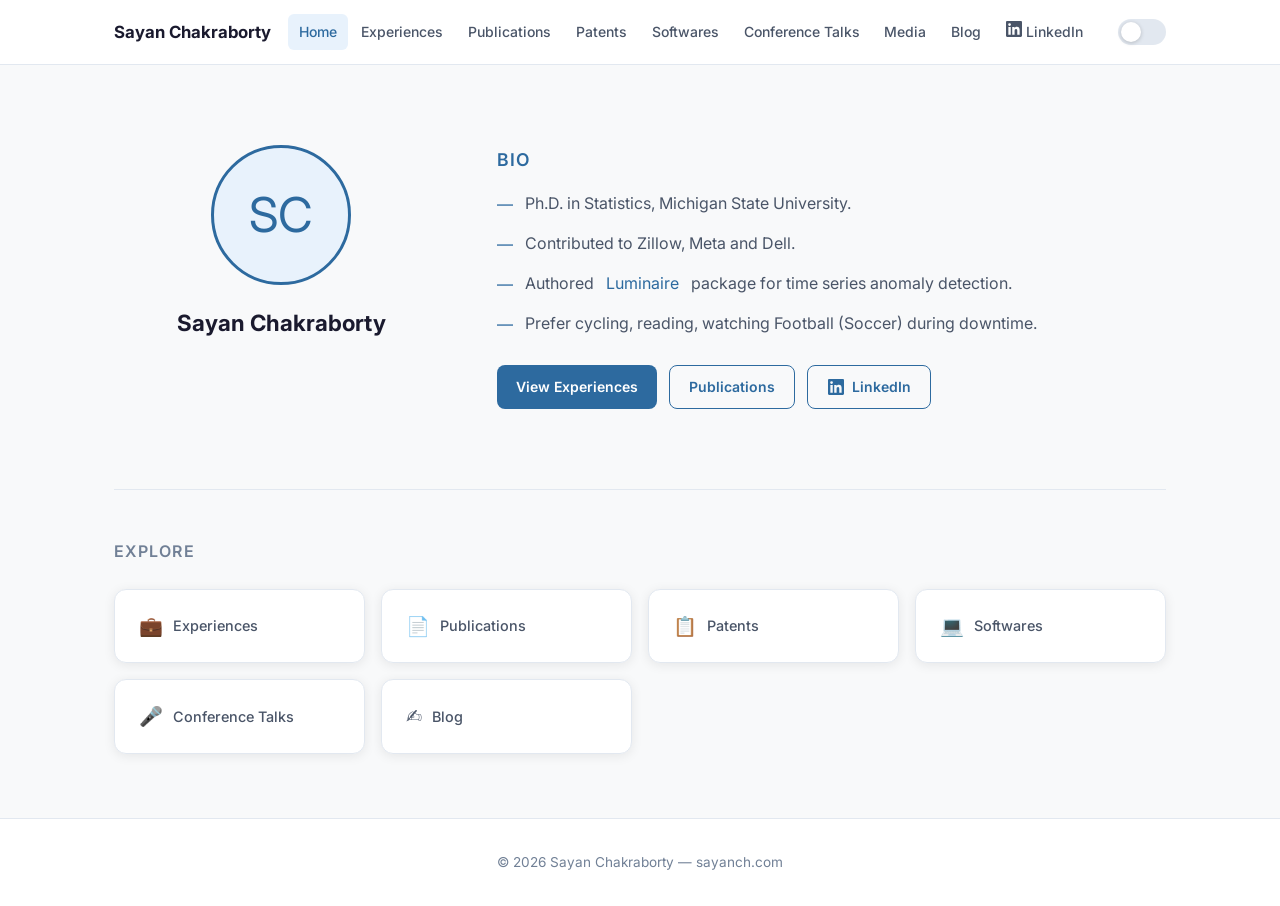
==== index.html @ 6542d798 "Add initial website files for Sayan Chakraborty, including HTML pages for home, experiences, publica" ====
<!DOCTYPE html>
<html lang="en">
<head>
  <meta charset="UTF-8" />
  <meta name="viewport" content="width=device-width, initial-scale=1.0" />
  <meta name="description" content="Sayan Chakraborty — Ph.D. Statistician, Applied Scientist at Zillow, author of the Luminaire anomaly detection library." />
  <title>Sayan Chakraborty</title>
  <link rel="preconnect" href="https://fonts.googleapis.com" />
  <link rel="preconnect" href="https://fonts.gstatic.com" crossorigin />
  <link href="https://fonts.googleapis.com/css2?family=Inter:wght@400;500;600;700;800&display=swap" rel="stylesheet" />
  <link rel="stylesheet" href="css/style.css" />
  <script src="js/main.js" defer></script>
</head>
<body>

  <!-- ===== Navigation ===== -->
  <nav class="navbar" role="navigation" aria-label="Main navigation">
    <div class="nav-inner">
      <a href="index.html" class="nav-logo">
        <img src="https://sayanch.com/wp-content/uploads/2023/10/cropped-dallc2b7e-2023-10-28-02.24.46-vector-logo-that-represents-sayan-chakraborty.-focus-on-a-sleek-and-contemporary-icon-that-merges-the-letters-s-and-c.-the-design-should-be-clea.png" alt="SC logo" onerror="this.style.display='none'" />
        Sayan Chakraborty
      </a>

      <button class="nav-hamburger" aria-label="Toggle menu" aria-expanded="false" aria-controls="nav-menu">
        <span></span><span></span><span></span>
      </button>

      <ul class="nav-links" id="nav-menu" role="list">
        <li><a href="index.html">Home</a></li>
        <li><a href="experiences.html">Experiences</a></li>
        <li><a href="publications.html">Publications</a></li>
        <li><a href="patents.html">Patents</a></li>
        <li><a href="softwares.html">Softwares</a></li>
        <li><a href="conference-talks.html">Conference Talks</a></li>
        <li><a href="media.html">Media</a></li>
        <li><a href="blog.html">Blog</a></li>
        <li>
          <a href="https://www.linkedin.com/in/sayanchakraborty/" target="_blank" rel="noopener noreferrer" class="nav-linkedin" aria-label="LinkedIn">
            <svg viewBox="0 0 24 24" fill="currentColor" aria-hidden="true"><path d="M20.447 20.452h-3.554v-5.569c0-1.328-.027-3.037-1.852-3.037-1.853 0-2.136 1.445-2.136 2.939v5.667H9.351V9h3.414v1.561h.046c.477-.9 1.637-1.85 3.37-1.85 3.601 0 4.267 2.37 4.267 5.455v6.286zM5.337 7.433a2.062 2.062 0 01-2.063-2.065 2.064 2.064 0 112.063 2.065zm1.782 13.019H3.555V9h3.564v11.452zM22.225 0H1.771C.792 0 0 .774 0 1.729v20.542C0 23.227.792 24 1.771 24h20.451C23.2 24 24 23.227 24 22.271V1.729C24 .774 23.2 0 22.222 0h.003z"/></svg>
            LinkedIn
          </a>
        </li>
      </ul>

      <button class="theme-toggle" id="theme-toggle-btn" aria-label="Toggle dark mode"></button>
    </div>
  </nav>

  <!-- ===== Main Content ===== -->
  <main class="main page-content">

    <div class="hero">
      <!-- Left: Avatar -->
      <div class="hero-avatar">
        <div class="avatar-circle">
          <img src="https://sayanch.com/wp-content/uploads/2023/10/cropped-dallc2b7e-2023-10-28-02.24.46-vector-logo-that-represents-sayan-chakraborty.-focus-on-a-sleek-and-contemporary-icon-that-merges-the-letters-s-and-c.-the-design-should-be-clea.png"
               alt="Sayan Chakraborty"
               onerror="this.parentElement.innerHTML='<span style=\'font-size:3rem;color:var(--accent)\'>SC</span>'" />
        </div>
        <div class="hero-name">Sayan Chakraborty</div>
      </div>

      <!-- Right: Bio -->
      <div class="hero-body">
        <h2>Bio</h2>
        <ul class="bio-list">
          <li>Ph.D. in Statistics, Michigan State University.</li>
          <li>Contributed to Zillow, Meta and Dell.</li>
          <li>Authored <a href="https://zillow.github.io/luminaire/" target="_blank" rel="noopener noreferrer">Luminaire</a> package for time series anomaly detection.</li>
          <li>Prefer cycling, reading, watching Football (Soccer) during downtime.</li>
        </ul>

        <div class="hero-links">
          <a href="experiences.html" class="btn btn-primary">View Experiences</a>
          <a href="publications.html" class="btn btn-outline">Publications</a>
          <a href="https://www.linkedin.com/in/sayanchakraborty/" target="_blank" rel="noopener noreferrer" class="btn btn-outline">
            <svg width="16" height="16" viewBox="0 0 24 24" fill="currentColor" aria-hidden="true"><path d="M20.447 20.452h-3.554v-5.569c0-1.328-.027-3.037-1.852-3.037-1.853 0-2.136 1.445-2.136 2.939v5.667H9.351V9h3.414v1.561h.046c.477-.9 1.637-1.85 3.37-1.85 3.601 0 4.267 2.37 4.267 5.455v6.286zM5.337 7.433a2.062 2.062 0 01-2.063-2.065 2.064 2.064 0 112.063 2.065zm1.782 13.019H3.555V9h3.564v11.452zM22.225 0H1.771C.792 0 0 .774 0 1.729v20.542C0 23.227.792 24 1.771 24h20.451C23.2 24 24 23.227 24 22.271V1.729C24 .774 23.2 0 22.222 0h.003z"/></svg>
            LinkedIn
          </a>
        </div>
      </div>
    </div>

    <hr class="section-divider" />

    <!-- Quick-nav cards -->
    <h2 style="font-size:1rem;font-weight:600;color:var(--text-muted);letter-spacing:0.08em;text-transform:uppercase;margin-bottom:0.25rem;">Explore</h2>
    <div class="quick-links-grid">
      <a href="experiences.html" class="quick-link-card"><span class="ql-icon">💼</span> Experiences</a>
      <a href="publications.html" class="quick-link-card"><span class="ql-icon">📄</span> Publications</a>
      <a href="patents.html" class="quick-link-card"><span class="ql-icon">📋</span> Patents</a>
      <a href="softwares.html" class="quick-link-card"><span class="ql-icon">💻</span> Softwares</a>
      <a href="conference-talks.html" class="quick-link-card"><span class="ql-icon">🎤</span> Conference Talks</a>
      <a href="blog.html" class="quick-link-card"><span class="ql-icon">✍️</span> Blog</a>
    </div>

  </main>

  <!-- ===== Footer ===== -->
  <footer class="footer">
    <p>© <span id="year"></span> Sayan Chakraborty &mdash; <a href="https://sayanch.com" target="_blank" rel="noopener noreferrer">sayanch.com</a></p>
    <script>document.getElementById('year').textContent = new Date().getFullYear();</script>
  </footer>

</body>
</html>
---- css/style.css ----
/* =========================================================
   CSS Custom Properties — Light & Dark Themes
   ========================================================= */
:root {
  --bg: #f8f9fa;
  --bg-secondary: #ffffff;
  --bg-card: #ffffff;
  --text-primary: #1a1a2e;
  --text-secondary: #4a5568;
  --text-muted: #718096;
  --accent: #2d6a9f;
  --accent-hover: #1e4d7a;
  --accent-light: #e8f2fc;
  --border: #e2e8f0;
  --shadow: 0 2px 12px rgba(0, 0, 0, 0.08);
  --shadow-hover: 0 8px 30px rgba(0, 0, 0, 0.12);
  --nav-bg: rgba(255, 255, 255, 0.95);
  --tag-bg: #edf2f7;
  --tag-text: #4a5568;
  --toggle-bg: #e2e8f0;
  --toggle-thumb: #ffffff;
  --toggle-icon: "☀️";
}

[data-theme="dark"] {
  --bg: #0f1117;
  --bg-secondary: #1a1d2e;
  --bg-card: #1e2235;
  --text-primary: #e8eaf6;
  --text-secondary: #b0b8d0;
  --text-muted: #7986a8;
  --accent: #5b9bd5;
  --accent-hover: #7ab4e8;
  --accent-light: #1a2a3f;
  --border: #2d3454;
  --shadow: 0 2px 12px rgba(0, 0, 0, 0.4);
  --shadow-hover: 0 8px 30px rgba(0, 0, 0, 0.5);
  --nav-bg: rgba(15, 17, 23, 0.97);
  --tag-bg: #252a3f;
  --tag-text: #b0b8d0;
  --toggle-bg: #3a4060;
  --toggle-thumb: #5b9bd5;
  --toggle-icon: "🌙";
}

/* =========================================================
   Reset & Base
   ========================================================= */
*, *::before, *::after {
  box-sizing: border-box;
  margin: 0;
  padding: 0;
}

html {
  scroll-behavior: smooth;
}

body {
  font-family: 'Inter', 'Segoe UI', system-ui, -apple-system, sans-serif;
  background: var(--bg);
  color: var(--text-primary);
  line-height: 1.7;
  transition: background 0.3s ease, color 0.3s ease;
  min-height: 100vh;
}

a {
  color: var(--accent);
  text-decoration: none;
  transition: color 0.2s ease;
}
a:hover {
  color: var(--accent-hover);
  text-decoration: underline;
}

/* =========================================================
   Navigation
   ========================================================= */
.navbar {
  position: sticky;
  top: 0;
  z-index: 1000;
  background: var(--nav-bg);
  border-bottom: 1px solid var(--border);
  backdrop-filter: blur(12px);
  -webkit-backdrop-filter: blur(12px);
  transition: background 0.3s ease, border-color 0.3s ease;
}

.nav-inner {
  max-width: 1100px;
  margin: 0 auto;
  padding: 0 1.5rem;
  display: flex;
  align-items: center;
  gap: 1rem;
  height: 64px;
}

.nav-logo {
  display: flex;
  align-items: center;
  gap: 0.6rem;
  font-weight: 700;
  font-size: 1.05rem;
  color: var(--text-primary);
  text-decoration: none;
  flex-shrink: 0;
}
.nav-logo:hover { text-decoration: none; color: var(--accent); }

.nav-logo img {
  width: 36px;
  height: 36px;
  border-radius: 50%;
  object-fit: cover;
}

.nav-links {
  display: flex;
  align-items: center;
  gap: 0.15rem;
  list-style: none;
  margin-left: auto;
  flex-wrap: nowrap;
}

.nav-links a {
  display: block;
  padding: 0.4rem 0.7rem;
  border-radius: 6px;
  font-size: 0.875rem;
  font-weight: 500;
  color: var(--text-secondary);
  text-decoration: none;
  white-space: nowrap;
  transition: background 0.2s ease, color 0.2s ease;
}
.nav-links a:hover,
.nav-links a.active {
  background: var(--accent-light);
  color: var(--accent);
  text-decoration: none;
}

.nav-linkedin {
  display: flex;
  align-items: center;
  gap: 0.3rem;
}
.nav-linkedin svg {
  width: 16px;
  height: 16px;
}

/* Theme Toggle */
.theme-toggle {
  margin-left: 0.5rem;
  flex-shrink: 0;
  background: var(--toggle-bg);
  border: none;
  border-radius: 20px;
  width: 48px;
  height: 26px;
  position: relative;
  cursor: pointer;
  transition: background 0.3s ease;
}
.theme-toggle::after {
  content: '';
  position: absolute;
  top: 3px;
  left: 3px;
  width: 20px;
  height: 20px;
  border-radius: 50%;
  background: var(--toggle-thumb);
  transition: transform 0.3s ease, background 0.3s ease;
  box-shadow: 0 1px 4px rgba(0,0,0,0.2);
}
[data-theme="dark"] .theme-toggle::after {
  transform: translateX(22px);
}

/* Hamburger */
.nav-hamburger {
  display: none;
  flex-direction: column;
  gap: 5px;
  background: none;
  border: none;
  cursor: pointer;
  padding: 4px;
  margin-left: auto;
}
.nav-hamburger span {
  display: block;
  width: 22px;
  height: 2px;
  background: var(--text-primary);
  border-radius: 2px;
  transition: transform 0.3s ease, opacity 0.3s ease;
}
.nav-hamburger.open span:nth-child(1) { transform: translateY(7px) rotate(45deg); }
.nav-hamburger.open span:nth-child(2) { opacity: 0; }
.nav-hamburger.open span:nth-child(3) { transform: translateY(-7px) rotate(-45deg); }

/* =========================================================
   Page Fade-in Animation
   ========================================================= */
@keyframes fadeUp {
  from { opacity: 0; transform: translateY(18px); }
  to   { opacity: 1; transform: translateY(0); }
}

.page-content {
  animation: fadeUp 0.5s ease both;
}

/* =========================================================
   Main Layout
   ========================================================= */
.main {
  max-width: 1100px;
  margin: 0 auto;
  padding: 3rem 1.5rem 4rem;
}

/* =========================================================
   Page Header
   ========================================================= */
.page-header {
  margin-bottom: 2.5rem;
  padding-bottom: 1.25rem;
  border-bottom: 2px solid var(--accent);
}
.page-header h1 {
  font-size: 2rem;
  font-weight: 700;
  letter-spacing: -0.02em;
  color: var(--text-primary);
}
.page-header .subtitle {
  color: var(--text-muted);
  margin-top: 0.4rem;
  font-size: 0.95rem;
}

/* =========================================================
   Home / Bio
   ========================================================= */
.hero {
  display: grid;
  grid-template-columns: 1fr 2fr;
  gap: 3rem;
  align-items: start;
  padding: 2rem 0;
}

.hero-avatar {
  display: flex;
  flex-direction: column;
  align-items: center;
  gap: 1.2rem;
}

.avatar-circle {
  width: 140px;
  height: 140px;
  border-radius: 50%;
  background: var(--accent-light);
  border: 3px solid var(--accent);
  display: flex;
  align-items: center;
  justify-content: center;
  overflow: hidden;
}
.avatar-circle img {
  width: 100%;
  height: 100%;
  object-fit: cover;
}

.hero-name {
  font-size: 1.4rem;
  font-weight: 700;
  color: var(--text-primary);
  text-align: center;
}

.hero-body h2 {
  font-size: 1.1rem;
  font-weight: 600;
  color: var(--accent);
  letter-spacing: 0.08em;
  text-transform: uppercase;
  margin-bottom: 1rem;
}

.bio-list {
  list-style: none;
  display: flex;
  flex-direction: column;
  gap: 0.85rem;
}

.bio-list li {
  display: flex;
  align-items: flex-start;
  gap: 0.75rem;
  font-size: 1rem;
  color: var(--text-secondary);
  line-height: 1.6;
}
.bio-list li::before {
  content: '—';
  color: var(--accent);
  flex-shrink: 0;
  margin-top: 0.05em;
}

.hero-links {
  display: flex;
  gap: 0.75rem;
  flex-wrap: wrap;
  margin-top: 1.75rem;
}

.btn {
  display: inline-flex;
  align-items: center;
  gap: 0.5rem;
  padding: 0.55rem 1.2rem;
  border-radius: 8px;
  font-size: 0.875rem;
  font-weight: 600;
  text-decoration: none;
  transition: all 0.2s ease;
}
.btn-primary {
  background: var(--accent);
  color: #ffffff;
}
.btn-primary:hover {
  background: var(--accent-hover);
  color: #ffffff;
  text-decoration: none;
  transform: translateY(-1px);
  box-shadow: var(--shadow-hover);
}
.btn-outline {
  background: transparent;
  color: var(--accent);
  border: 1.5px solid var(--accent);
}
.btn-outline:hover {
  background: var(--accent-light);
  color: var(--accent);
  text-decoration: none;
  transform: translateY(-1px);
}

/* Quick-links section on home */
.section-divider {
  margin: 3rem 0;
  border: none;
  border-top: 1px solid var(--border);
}

.quick-links-grid {
  display: grid;
  grid-template-columns: repeat(auto-fill, minmax(200px, 1fr));
  gap: 1rem;
  margin-top: 1.5rem;
}
.quick-link-card {
  background: var(--bg-card);
  border: 1px solid var(--border);
  border-radius: 12px;
  padding: 1.25rem 1.5rem;
  text-decoration: none;
  color: var(--text-secondary);
  font-weight: 500;
  font-size: 0.9rem;
  display: flex;
  align-items: center;
  gap: 0.6rem;
  transition: all 0.2s ease;
  box-shadow: var(--shadow);
}
.quick-link-card:hover {
  color: var(--accent);
  border-color: var(--accent);
  box-shadow: var(--shadow-hover);
  transform: translateY(-2px);
  text-decoration: none;
}
.quick-link-card .ql-icon {
  font-size: 1.2rem;
}

/* =========================================================
   Cards — Experience / Publications / Patents
   ========================================================= */
.cards {
  display: flex;
  flex-direction: column;
  gap: 1.5rem;
}

.card {
  background: var(--bg-card);
  border: 1px solid var(--border);
  border-radius: 14px;
  padding: 1.75rem 2rem;
  box-shadow: var(--shadow);
  transition: box-shadow 0.25s ease, transform 0.25s ease, border-color 0.25s ease;
}
.card:hover {
  box-shadow: var(--shadow-hover);
  transform: translateY(-2px);
  border-color: var(--accent);
}

.card-header {
  display: flex;
  justify-content: space-between;
  align-items: flex-start;
  gap: 1rem;
  flex-wrap: wrap;
}

.card-title {
  font-size: 1.1rem;
  font-weight: 700;
  color: var(--text-primary);
  line-height: 1.4;
}
.card-company {
  font-size: 0.85rem;
  font-weight: 600;
  color: var(--accent);
  margin-top: 0.2rem;
}

.card-period {
  font-size: 0.8rem;
  font-weight: 600;
  color: var(--text-muted);
  background: var(--tag-bg);
  padding: 0.3rem 0.75rem;
  border-radius: 20px;
  white-space: nowrap;
  flex-shrink: 0;
}

.card-body {
  margin-top: 1rem;
  color: var(--text-secondary);
  font-size: 0.95rem;
}

.card-body ul {
  list-style: none;
  display: flex;
  flex-direction: column;
  gap: 0.55rem;
  padding: 0;
}
.card-body ul li {
  padding-left: 1.2rem;
  position: relative;
  line-height: 1.6;
}
.card-body ul li::before {
  content: '›';
  position: absolute;
  left: 0;
  color: var(--accent);
  font-weight: 700;
}

/* Publication / Patent numbered cards */
.pub-list {
  display: flex;
  flex-direction: column;
  gap: 1.25rem;
  counter-reset: pub-counter;
}

.pub-card {
  background: var(--bg-card);
  border: 1px solid var(--border);
  border-radius: 14px;
  padding: 1.5rem 1.75rem;
  box-shadow: var(--shadow);
  display: flex;
  gap: 1.25rem;
  align-items: flex-start;
  transition: box-shadow 0.25s ease, transform 0.25s ease, border-color 0.25s ease;
}
.pub-card:hover {
  box-shadow: var(--shadow-hover);
  transform: translateY(-2px);
  border-color: var(--accent);
}

.pub-num {
  font-size: 1.4rem;
  font-weight: 800;
  color: var(--accent);
  opacity: 0.35;
  flex-shrink: 0;
  min-width: 2rem;
  line-height: 1.3;
}

.pub-content {
  flex: 1;
}

.pub-title {
  font-size: 0.95rem;
  font-weight: 600;
  color: var(--text-primary);
  line-height: 1.5;
}

.pub-title a {
  color: var(--text-primary);
}
.pub-title a:hover {
  color: var(--accent);
}

.pub-meta {
  margin-top: 0.5rem;
  display: flex;
  flex-wrap: wrap;
  gap: 0.5rem;
  align-items: center;
}

.pub-tag {
  font-size: 0.75rem;
  padding: 0.2rem 0.65rem;
  border-radius: 12px;
  background: var(--tag-bg);
  color: var(--tag-text);
  font-weight: 500;
}

.pub-links {
  display: flex;
  gap: 0.5rem;
  margin-top: 0.75rem;
  flex-wrap: wrap;
}

.link-pill {
  display: inline-flex;
  align-items: center;
  gap: 0.3rem;
  font-size: 0.78rem;
  font-weight: 600;
  padding: 0.25rem 0.7rem;
  border-radius: 20px;
  border: 1.5px solid var(--accent);
  color: var(--accent);
  text-decoration: none;
  transition: all 0.2s ease;
}
.link-pill:hover {
  background: var(--accent);
  color: #fff;
  text-decoration: none;
}

/* =========================================================
   Softwares
   ========================================================= */
.software-card {
  background: var(--bg-card);
  border: 1px solid var(--border);
  border-radius: 14px;
  padding: 2rem;
  box-shadow: var(--shadow);
  display: flex;
  align-items: center;
  gap: 2rem;
  transition: box-shadow 0.25s ease, transform 0.25s ease, border-color 0.25s ease;
}
.software-card:hover {
  box-shadow: var(--shadow-hover);
  transform: translateY(-2px);
  border-color: var(--accent);
}

.software-icon {
  font-size: 3rem;
  flex-shrink: 0;
}

.software-title {
  font-size: 1.4rem;
  font-weight: 700;
  color: var(--text-primary);
}
.software-desc {
  color: var(--text-secondary);
  margin-top: 0.4rem;
  font-size: 0.95rem;
}

/* =========================================================
   Conference Talks
   ========================================================= */
.talk-list {
  display: flex;
  flex-direction: column;
  gap: 1rem;
}

.talk-card {
  background: var(--bg-card);
  border: 1px solid var(--border);
  border-left: 3px solid var(--accent);
  border-radius: 0 12px 12px 0;
  padding: 1.25rem 1.5rem;
  box-shadow: var(--shadow);
  transition: box-shadow 0.25s ease, transform 0.25s ease;
  display: flex;
  gap: 1rem;
  align-items: flex-start;
}
.talk-card:hover {
  box-shadow: var(--shadow-hover);
  transform: translateX(3px);
}

.talk-num {
  font-size: 0.75rem;
  font-weight: 700;
  color: var(--text-muted);
  background: var(--tag-bg);
  padding: 0.2rem 0.55rem;
  border-radius: 8px;
  flex-shrink: 0;
  margin-top: 0.1rem;
}

.talk-text {
  font-size: 0.9rem;
  color: var(--text-secondary);
  line-height: 1.6;
}

.talk-text a {
  color: var(--text-primary);
  font-weight: 500;
}
.talk-text a:hover {
  color: var(--accent);
}

/* =========================================================
   Placeholder / Empty State
   ========================================================= */
.empty-state {
  display: flex;
  flex-direction: column;
  align-items: center;
  justify-content: center;
  text-align: center;
  padding: 5rem 2rem;
  gap: 1.2rem;
}
.empty-state .empty-icon {
  font-size: 4rem;
  opacity: 0.5;
}
.empty-state h2 {
  font-size: 1.3rem;
  font-weight: 600;
  color: var(--text-secondary);
}
.empty-state p {
  color: var(--text-muted);
  font-size: 0.95rem;
  max-width: 380px;
}

/* =========================================================
   Footer
   ========================================================= */
.footer {
  border-top: 1px solid var(--border);
  padding: 2rem 1.5rem;
  text-align: center;
  color: var(--text-muted);
  font-size: 0.85rem;
  background: var(--bg-secondary);
  transition: background 0.3s ease;
}
.footer a {
  color: var(--text-muted);
}
.footer a:hover {
  color: var(--accent);
}

/* =========================================================
   Responsive
   ========================================================= */
@media (max-width: 768px) {
  .nav-hamburger { display: flex; }

  .nav-links {
    display: none;
    position: absolute;
    top: 64px;
    left: 0;
    right: 0;
    background: var(--nav-bg);
    border-bottom: 1px solid var(--border);
    flex-direction: column;
    padding: 1rem 1.5rem;
    gap: 0.25rem;
    backdrop-filter: blur(12px);
  }
  .nav-links.open { display: flex; }
  .nav-links a { padding: 0.65rem 0.75rem; font-size: 0.9rem; }

  .theme-toggle { margin-left: 0; }

  .hero {
    grid-template-columns: 1fr;
    gap: 2rem;
  }
  .hero-avatar {
    flex-direction: row;
    align-items: center;
  }
  .avatar-circle { width: 80px; height: 80px; }
  .hero-name { font-size: 1.1rem; }

  .card { padding: 1.25rem 1.25rem; }
  .pub-card { flex-direction: column; gap: 0.75rem; }
  .software-card { flex-direction: column; gap: 1rem; text-align: center; }

  .card-header { flex-direction: column; gap: 0.5rem; }
  .card-period { align-self: flex-start; }

  .page-header h1 { font-size: 1.5rem; }
}

@media (max-width: 480px) {
  .nav-inner { padding: 0 1rem; }
  .main { padding: 2rem 1rem 3rem; }
}
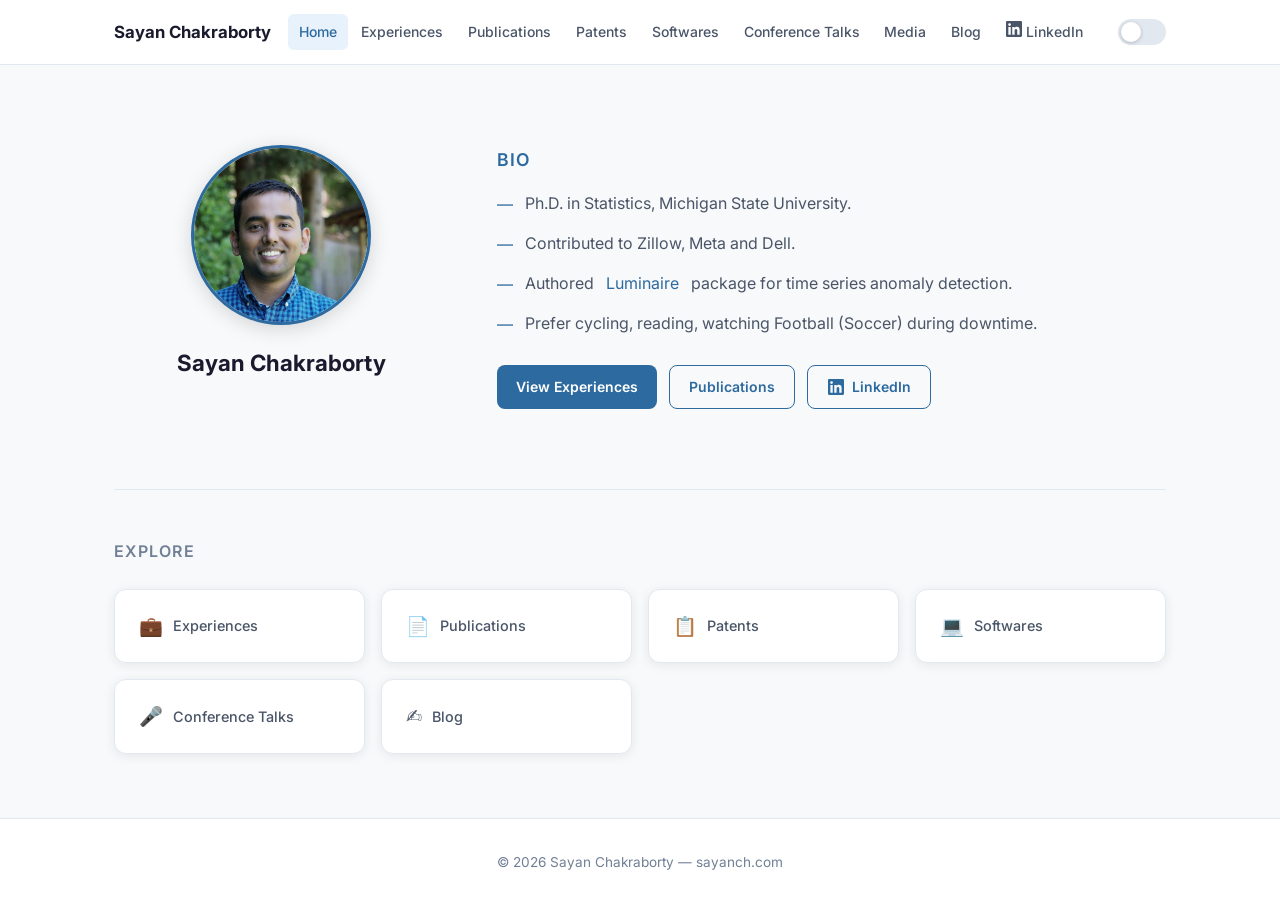
==== commit d140318b: "Add profile photo to home page" ====
--- a/index.html
+++ b/index.html
@@ -35,7 +35,7 @@
         <li><a href="media.html">Media</a></li>
         <li><a href="blog.html">Blog</a></li>
         <li>
-          <a href="https://www.linkedin.com/in/sayanchakraborty/" target="_blank" rel="noopener noreferrer" class="nav-linkedin" aria-label="LinkedIn">
+          <a href="https://www.linkedin.com/in/sayan-chakraborty-8890b673/" target="_blank" rel="noopener noreferrer" class="nav-linkedin" aria-label="LinkedIn">
             <svg viewBox="0 0 24 24" fill="currentColor" aria-hidden="true"><path d="M20.447 20.452h-3.554v-5.569c0-1.328-.027-3.037-1.852-3.037-1.853 0-2.136 1.445-2.136 2.939v5.667H9.351V9h3.414v1.561h.046c.477-.9 1.637-1.85 3.37-1.85 3.601 0 4.267 2.37 4.267 5.455v6.286zM5.337 7.433a2.062 2.062 0 01-2.063-2.065 2.064 2.064 0 112.063 2.065zm1.782 13.019H3.555V9h3.564v11.452zM22.225 0H1.771C.792 0 0 .774 0 1.729v20.542C0 23.227.792 24 1.771 24h20.451C23.2 24 24 23.227 24 22.271V1.729C24 .774 23.2 0 22.222 0h.003z"/></svg>
             LinkedIn
           </a>
@@ -53,9 +53,7 @@
       <!-- Left: Avatar -->
       <div class="hero-avatar">
         <div class="avatar-circle">
-          <img src="https://sayanch.com/wp-content/uploads/2023/10/cropped-dallc2b7e-2023-10-28-02.24.46-vector-logo-that-represents-sayan-chakraborty.-focus-on-a-sleek-and-contemporary-icon-that-merges-the-letters-s-and-c.-the-design-should-be-clea.png"
-               alt="Sayan Chakraborty"
-               onerror="this.parentElement.innerHTML='<span style=\'font-size:3rem;color:var(--accent)\'>SC</span>'" />
+          <img src="assets/profile.png" alt="Sayan Chakraborty" />
         </div>
         <div class="hero-name">Sayan Chakraborty</div>
       </div>
@@ -73,7 +71,7 @@
         <div class="hero-links">
           <a href="experiences.html" class="btn btn-primary">View Experiences</a>
           <a href="publications.html" class="btn btn-outline">Publications</a>
-          <a href="https://www.linkedin.com/in/sayanchakraborty/" target="_blank" rel="noopener noreferrer" class="btn btn-outline">
+          <a href="https://www.linkedin.com/in/sayan-chakraborty-8890b673/" target="_blank" rel="noopener noreferrer" class="btn btn-outline">
             <svg width="16" height="16" viewBox="0 0 24 24" fill="currentColor" aria-hidden="true"><path d="M20.447 20.452h-3.554v-5.569c0-1.328-.027-3.037-1.852-3.037-1.853 0-2.136 1.445-2.136 2.939v5.667H9.351V9h3.414v1.561h.046c.477-.9 1.637-1.85 3.37-1.85 3.601 0 4.267 2.37 4.267 5.455v6.286zM5.337 7.433a2.062 2.062 0 01-2.063-2.065 2.064 2.064 0 112.063 2.065zm1.782 13.019H3.555V9h3.564v11.452zM22.225 0H1.771C.792 0 0 .774 0 1.729v20.542C0 23.227.792 24 1.771 24h20.451C23.2 24 24 23.227 24 22.271V1.729C24 .774 23.2 0 22.222 0h.003z"/></svg>
             LinkedIn
           </a>
--- a/css/style.css
+++ b/css/style.css
@@ -267,8 +267,8 @@
 }
 
 .avatar-circle {
-  width: 140px;
-  height: 140px;
+  width: 180px;
+  height: 180px;
   border-radius: 50%;
   background: var(--accent-light);
   border: 3px solid var(--accent);
@@ -276,6 +276,7 @@
   align-items: center;
   justify-content: center;
   overflow: hidden;
+  box-shadow: 0 4px 20px rgba(0,0,0,0.15);
 }
 .avatar-circle img {
   width: 100%;
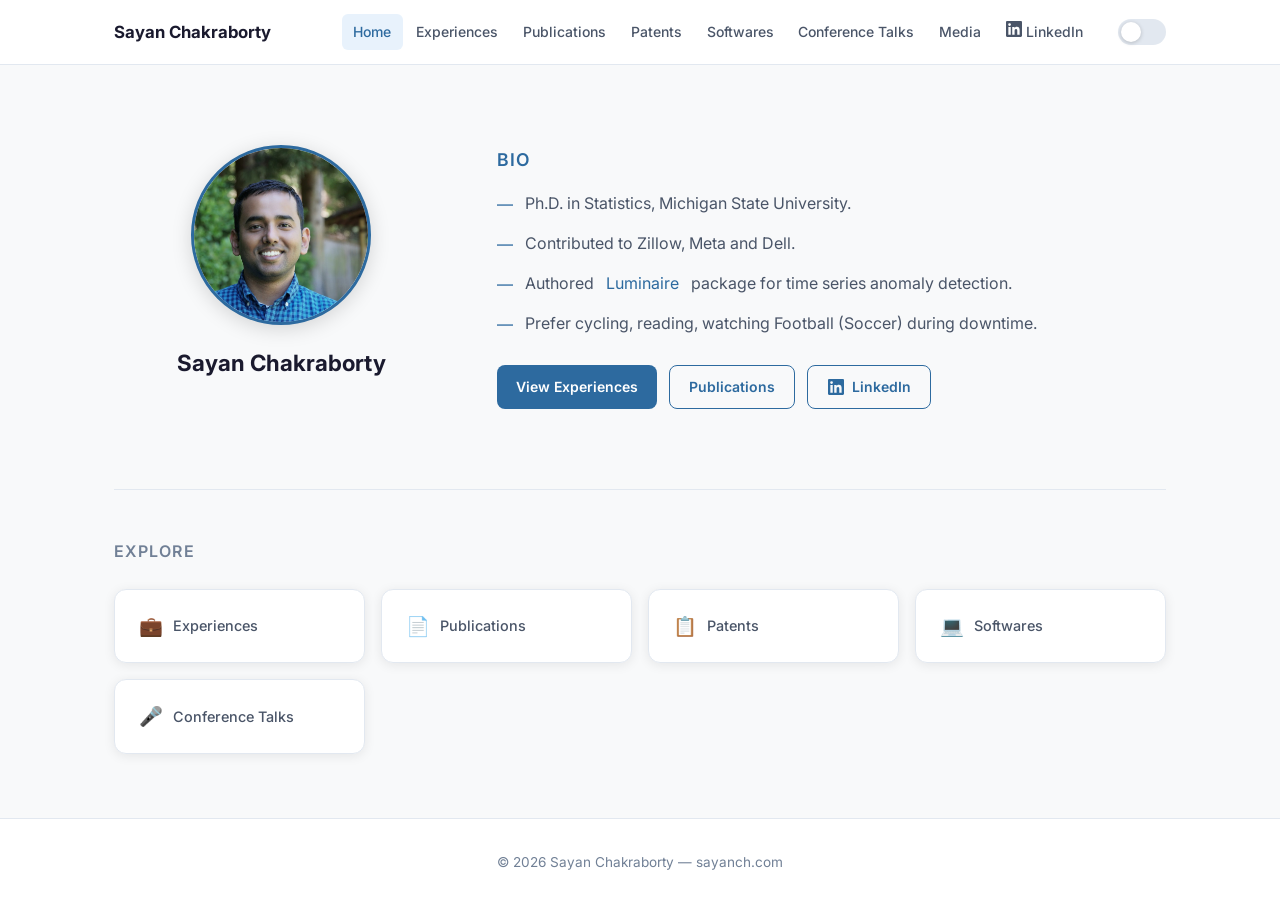
==== commit 1ce27ee4: "Remove blog section" ====
--- a/index.html
+++ b/index.html
@@ -33,7 +33,6 @@
         <li><a href="softwares.html">Softwares</a></li>
         <li><a href="conference-talks.html">Conference Talks</a></li>
         <li><a href="media.html">Media</a></li>
-        <li><a href="blog.html">Blog</a></li>
         <li>
           <a href="https://www.linkedin.com/in/sayan-chakraborty-8890b673/" target="_blank" rel="noopener noreferrer" class="nav-linkedin" aria-label="LinkedIn">
             <svg viewBox="0 0 24 24" fill="currentColor" aria-hidden="true"><path d="M20.447 20.452h-3.554v-5.569c0-1.328-.027-3.037-1.852-3.037-1.853 0-2.136 1.445-2.136 2.939v5.667H9.351V9h3.414v1.561h.046c.477-.9 1.637-1.85 3.37-1.85 3.601 0 4.267 2.37 4.267 5.455v6.286zM5.337 7.433a2.062 2.062 0 01-2.063-2.065 2.064 2.064 0 112.063 2.065zm1.782 13.019H3.555V9h3.564v11.452zM22.225 0H1.771C.792 0 0 .774 0 1.729v20.542C0 23.227.792 24 1.771 24h20.451C23.2 24 24 23.227 24 22.271V1.729C24 .774 23.2 0 22.222 0h.003z"/></svg>
@@ -89,7 +88,6 @@
       <a href="patents.html" class="quick-link-card"><span class="ql-icon">📋</span> Patents</a>
       <a href="softwares.html" class="quick-link-card"><span class="ql-icon">💻</span> Softwares</a>
       <a href="conference-talks.html" class="quick-link-card"><span class="ql-icon">🎤</span> Conference Talks</a>
-      <a href="blog.html" class="quick-link-card"><span class="ql-icon">✍️</span> Blog</a>
     </div>
 
   </main>
